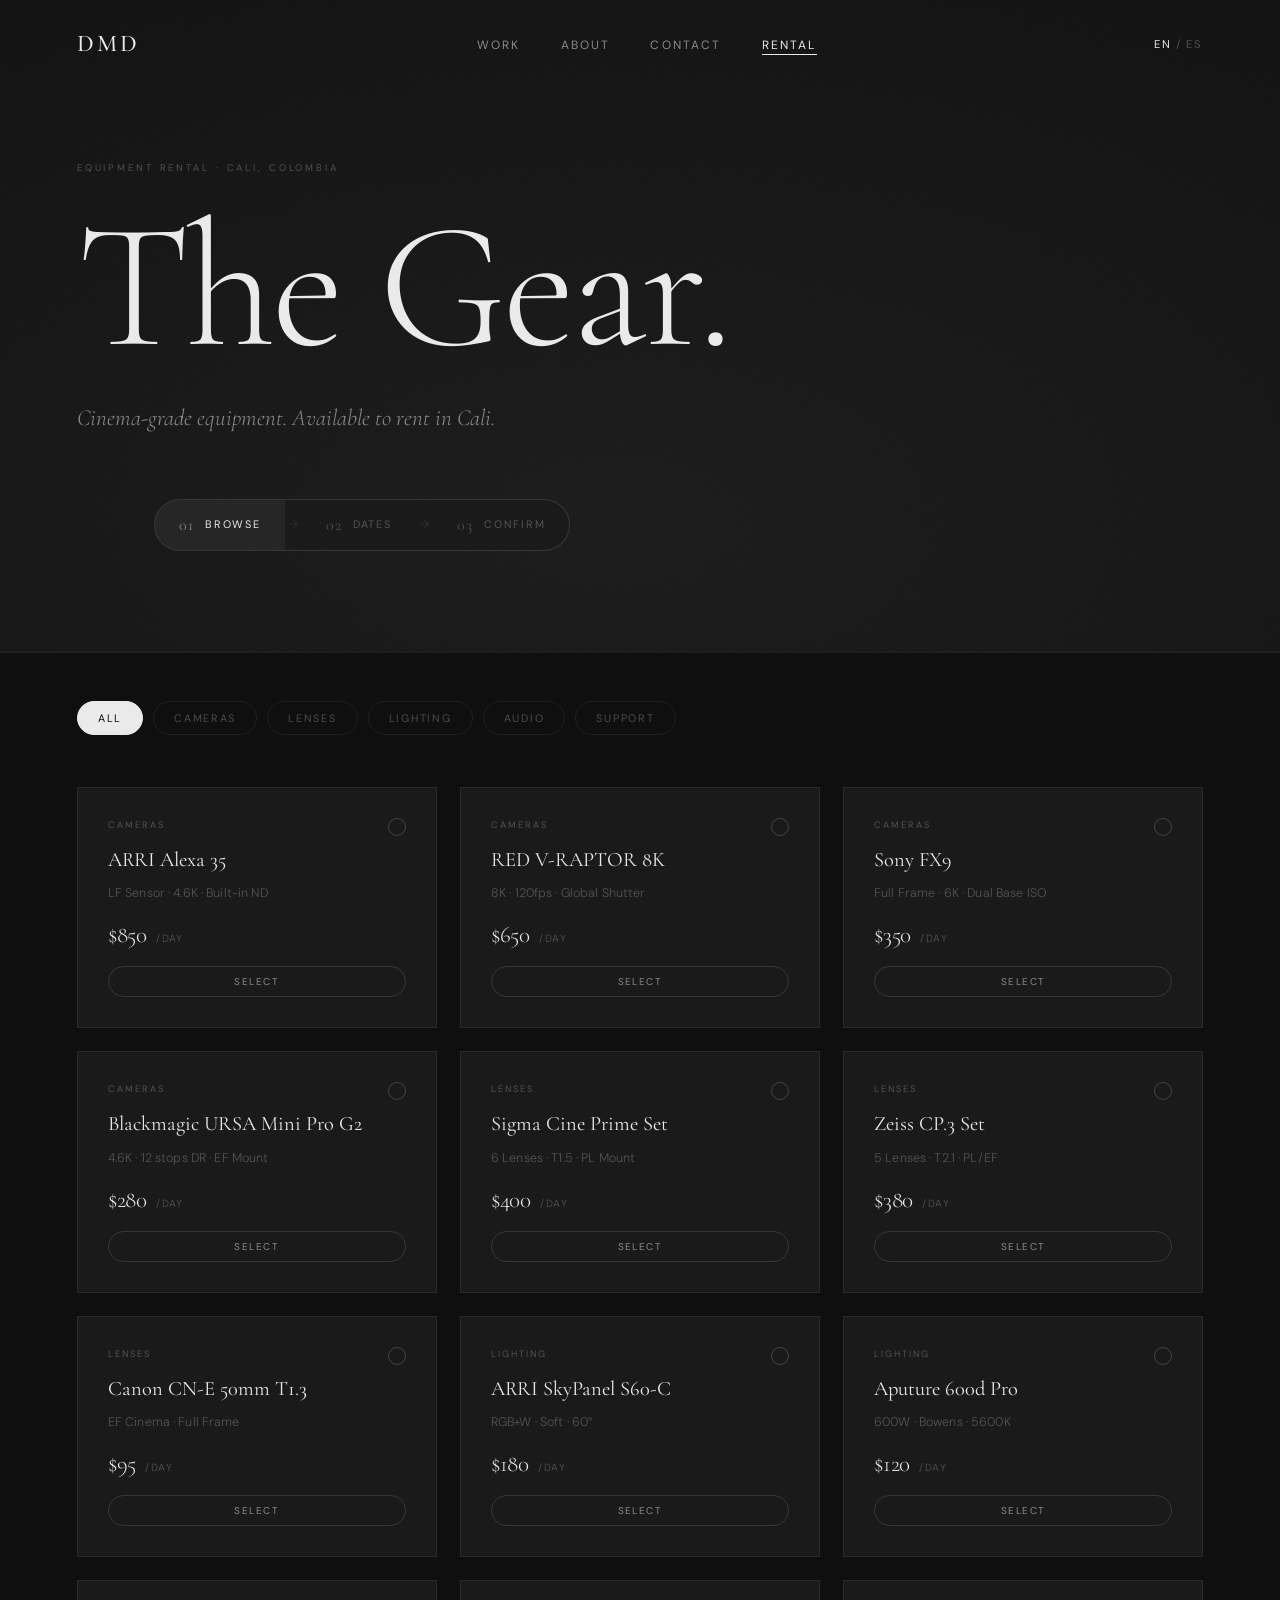
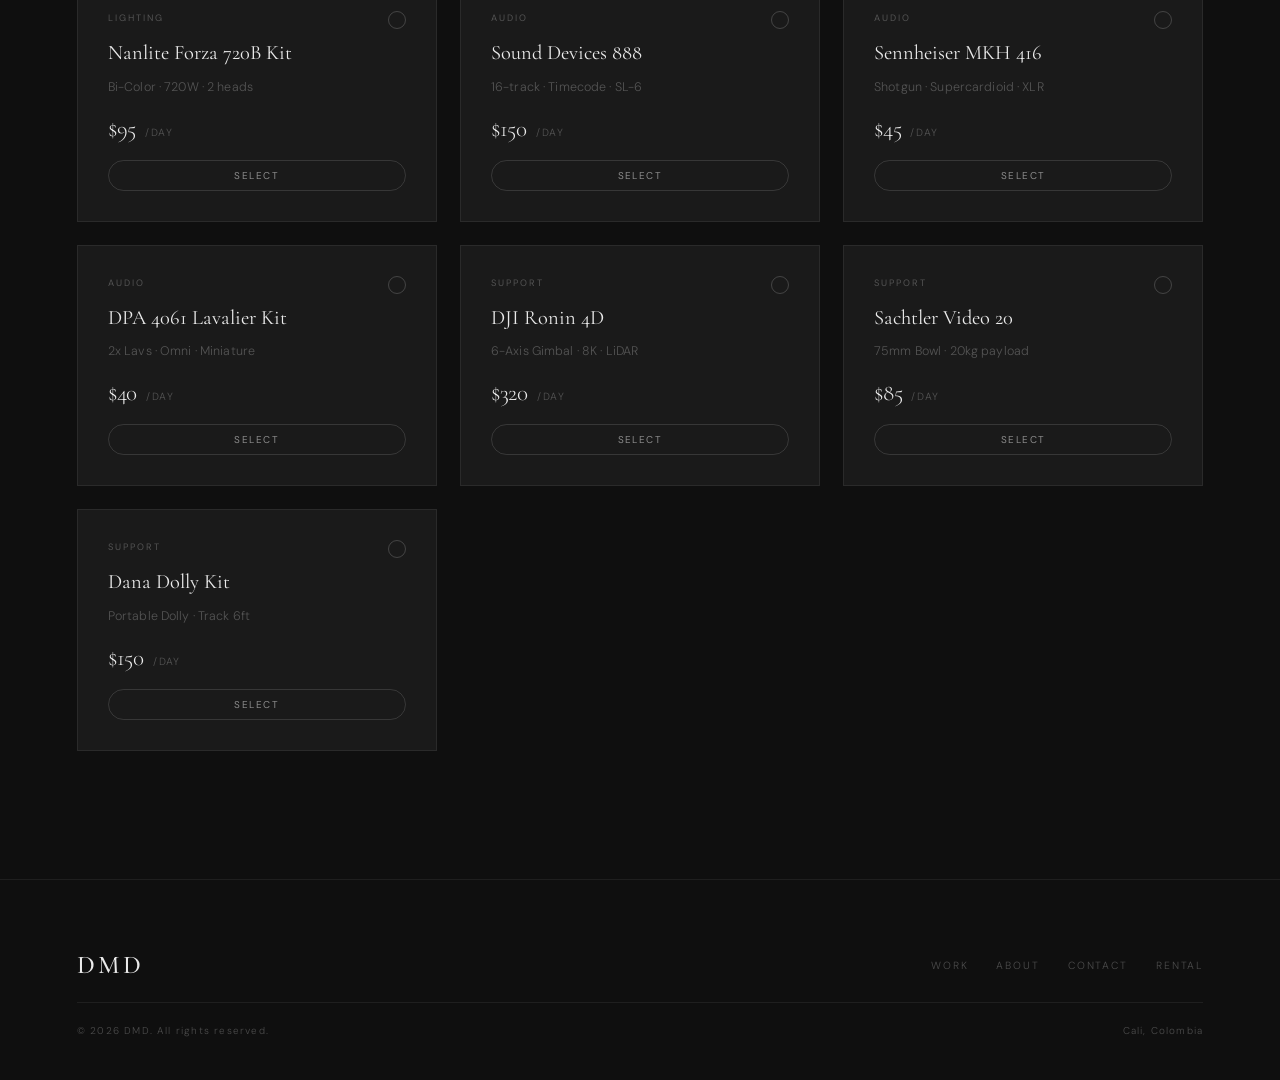
==== rental.html @ 02993983 "feat: Add rental page with Web3Forms integration" ====
<!DOCTYPE html>
<html lang="en" data-lang="en">
<head>
  <meta charset="UTF-8">
  <meta name="viewport" content="width=device-width, initial-scale=1.0">
  <meta name="description" content="DMD — Cinema-grade equipment rental in Cali, Colombia. ARRI, RED, Sony, lighting and audio gear available.">
  <meta name="keywords" content="equipment rental, cinema gear, Cali, Colombia, ARRI, RED, camera rental, lighting rental">
  <meta property="og:title" content="DMD — Equipment Rental">
  <meta property="og:description" content="Cinema-grade equipment rental. Available in Cali, Colombia.">
  <title>DMD — Equipment Rental</title>

  <link rel="preconnect" href="https://fonts.googleapis.com">
  <link rel="preconnect" href="https://fonts.gstatic.com" crossorigin>
  <link href="https://fonts.googleapis.com/css2?family=Cormorant+Garamond:ital,wght@0,300;0,400;0,500;0,600;1,300;1,400;1,500&family=DM+Sans:opsz,wght@9..40,300;9..40,400;9..40,500&display=swap" rel="stylesheet">

  <!-- Web3Forms — no external calendar API needed -->

  <style>
    /* ═══════════════════════════════════════════════════
       DMD — rental.html  (self-contained styles)
       Inherits design tokens from styles.css vocabulary
       ═══════════════════════════════════════════════════ */

    /* ── TOKENS ── */
    :root {
      --bg:          #0f0f0f;
      --bg-2:        #141414;
      --bg-3:        #1a1a1a;
      --text:        #eaeaea;
      --text-mid:    rgba(234,234,234,0.55);
      --text-dim:    rgba(234,234,234,0.28);
      --border:      rgba(234,234,234,0.07);
      --border-mid:  rgba(234,234,234,0.14);
      --accent:      rgba(234,234,234,0.9);
      --card-sel:    rgba(234,234,234,0.12);

      --ff-display: 'Cormorant Garamond', Georgia, serif;
      --ff-body:    'DM Sans', system-ui, sans-serif;

      --radius:  4px;
      --pad-x:   clamp(24px, 6vw, 96px);
      --section: clamp(80px, 10vw, 140px);
      --gap:     clamp(8px, 1.2vw, 16px);
    }

    /* ── RESET ── */
    *, *::before, *::after { box-sizing: border-box; margin: 0; padding: 0; }
    html { font-size: 16px; scroll-behavior: smooth; }
    body {
      background: var(--bg);
      color: var(--text);
      font-family: var(--ff-body);
      font-weight: 300;
      line-height: 1.65;
      overflow-x: hidden;
      cursor: none;
    }
    a { color: inherit; text-decoration: none; }
    button { background: none; border: none; cursor: none; color: inherit; font-family: inherit; }
    ul { list-style: none; }
    img, video { display: block; max-width: 100%; }
    svg { display: block; }
    @media (prefers-reduced-motion: reduce) {
      *, *::before, *::after { animation-duration: 0.01ms !important; transition-duration: 0.01ms !important; }
    }

    /* ── CUSTOM CURSOR ── */
    #cursor-dot {
      position: fixed;
      width: 6px; height: 6px;
      background: var(--text);
      border-radius: 50%;
      pointer-events: none;
      z-index: 9999;
      transform: translate(-50%, -50%);
      opacity: 0;
      transition: opacity .4s ease, transform .1s linear;
      will-change: left, top;
    }
    #cursor-ring {
      position: fixed;
      width: 32px; height: 32px;
      border: 1px solid rgba(234,234,234,0.35);
      border-radius: 50%;
      pointer-events: none;
      z-index: 9998;
      transform: translate(-50%, -50%);
      opacity: 0;
      transition: width .3s ease, height .3s ease, border-color .3s ease, opacity .4s ease;
      will-change: left, top;
    }
    body.cursor-ready #cursor-dot,
    body.cursor-ready #cursor-ring { opacity: 1; }

    /* ── NAV ── */
    #nav {
      position: fixed;
      top: 0; left: 0; right: 0;
      z-index: 900;
      display: flex;
      align-items: center;
      justify-content: space-between;
      padding: 24px var(--pad-x);
      transition: background .5s ease, padding .4s ease;
    }
    #nav.scrolled {
      background: rgba(15,15,15,0.88);
      backdrop-filter: blur(16px);
      -webkit-backdrop-filter: blur(16px);
      padding: 16px var(--pad-x);
      border-bottom: 1px solid var(--border);
    }
    .nav-logo {
      font-family: var(--ff-display);
      font-size: 1.5rem;
      font-weight: 500;
      letter-spacing: 0.12em;
      color: var(--text);
      transition: opacity .3s ease;
    }
    .nav-logo:hover { opacity: 0.7; }
    .nav-links { display: flex; gap: 40px; }
    .nav-links a {
      font-size: 0.75rem;
      font-weight: 400;
      letter-spacing: 0.18em;
      text-transform: uppercase;
      color: var(--text-mid);
      transition: color .3s ease;
      position: relative;
    }
    .nav-links a::after {
      content: '';
      position: absolute;
      bottom: -2px; left: 0;
      width: 0; height: 1px;
      background: var(--text);
      transition: width .3s ease;
    }
    .nav-links a:hover { color: var(--text); }
    .nav-links a:hover::after { width: 100%; }
    .nav-links a.active {
      color: var(--text);
    }
    .nav-links a.active::after { width: 100%; }
    .lang-toggle {
      display: flex; align-items: center; gap: 4px;
      font-size: 0.7rem; font-weight: 400;
      letter-spacing: 0.18em; text-transform: uppercase;
    }
    .lang-opt { color: var(--text-dim); transition: color .25s ease; padding: 2px 0; }
    .lang-opt.active { color: var(--text); }
    .lang-sep { color: var(--text-dim); }
    .lang-toggle:hover .lang-opt { color: var(--text); }

    /* ── HERO STRIP ── */
    #hero-rental {
      padding: 160px var(--pad-x) clamp(64px, 8vw, 100px);
      border-bottom: 1px solid var(--border);
      position: relative;
      overflow: hidden;
    }
    .hero-rental-bg {
      position: absolute; inset: 0; z-index: 0;
      background: radial-gradient(120% 120% at 30% 50%, #1a1a1a 0%, #111 45%, #0d0d0d 100%);
      background-size: 160% 160%;
      animation: heroDrift 18s ease-in-out infinite alternate;
    }
    @keyframes heroDrift {
      from { background-position: 20% 40%; }
      to   { background-position: 80% 60%; }
    }
    .hero-rental-grain {
      position: absolute; inset: 0;
      opacity: 0.04;
      background-image: url("data:image/svg+xml,%3Csvg xmlns='http://www.w3.org/2000/svg' width='120' height='120'%3E%3Cfilter id='n'%3E%3CfeTurbulence type='fractalNoise' baseFrequency='0.9' numOctaves='2'/%3E%3C/filter%3E%3Crect width='100%25' height='100%25' filter='url(%23n)'/%3E%3C/svg%3E");
    }
    .hero-rental-inner {
      position: relative; z-index: 2;
      max-width: 900px;
    }
    .hero-rental-tag {
      display: block;
      font-size: clamp(0.58rem, 0.75vw, 0.68rem);
      font-weight: 400;
      letter-spacing: 0.3em;
      text-transform: uppercase;
      color: var(--text-dim);
      margin-bottom: clamp(18px, 2.5vw, 32px);
    }
    .hero-rental-title {
      font-family: var(--ff-display);
      font-size: clamp(5rem, 14vw, 13rem);
      font-weight: 300;
      line-height: 0.88;
      letter-spacing: -0.02em;
      color: var(--text);
    }
    .hero-rental-title em {
      font-style: italic;
      color: var(--text-mid);
    }
    .hero-rental-sub {
      margin-top: clamp(20px, 3vw, 36px);
      font-family: var(--ff-display);
      font-style: italic;
      font-size: clamp(1.1rem, 1.8vw, 1.6rem);
      font-weight: 300;
      color: var(--text-mid);
      max-width: 580px;
      line-height: 1.45;
    }

    /* ── PROCESS STEPS ── */
    #process-bar {
      padding: 0 var(--pad-x);
      margin: clamp(40px, 5vw, 64px) 0 0;
      position: relative; z-index: 2;
    }
    .process-steps {
      display: flex;
      align-items: center;
      gap: 0;
      background: var(--bg-3);
      border: 1px solid var(--border-mid);
      border-radius: 999px;
      overflow: hidden;
      width: fit-content;
    }
    .step-pill {
      display: flex;
      align-items: center;
      gap: 10px;
      padding: 12px 24px;
      font-size: 0.68rem;
      font-weight: 400;
      letter-spacing: 0.16em;
      text-transform: uppercase;
      color: var(--text-dim);
      transition: color .3s ease, background .3s ease;
      position: relative;
      white-space: nowrap;
    }
    .step-pill .step-num {
      font-family: var(--ff-display);
      font-size: 1rem;
      font-weight: 300;
      color: var(--text-dim);
      transition: color .3s ease;
    }
    .step-pill.active {
      background: rgba(234,234,234,0.06);
      color: var(--text);
    }
    .step-pill.active .step-num { color: var(--text-mid); }
    .step-pill.completed { color: var(--text-dim); }
    .step-pill.completed .step-num { color: var(--text-dim); }
    .step-arrow {
      color: var(--text-dim);
      font-size: 0.75rem;
      padding: 0 4px;
      opacity: 0.4;
    }

    /* ── SECTION WRAPPER ── */
    .rental-section {
      padding: clamp(48px, 6vw, 80px) var(--pad-x);
    }
    .section-tag-r {
      display: block;
      font-size: 0.62rem;
      font-weight: 400;
      letter-spacing: 0.28em;
      text-transform: uppercase;
      color: var(--text-dim);
      margin-bottom: 20px;
    }
    .section-title-r {
      font-family: var(--ff-display);
      font-size: clamp(1.8rem, 3.5vw, 3.5rem);
      font-weight: 300;
      line-height: 1.1;
      letter-spacing: -0.01em;
      margin-bottom: 36px;
    }

    /* ── CATEGORY FILTER BAR ── */
    #filter-section {
      padding: clamp(32px, 4vw, 48px) var(--pad-x) 0;
      border-top: 1px solid var(--border);
    }
    .cat-filters {
      display: flex;
      flex-wrap: wrap;
      gap: 10px;
      align-items: center;
    }
    .cat-btn {
      font-size: 0.68rem;
      font-weight: 400;
      letter-spacing: 0.16em;
      text-transform: uppercase;
      color: var(--text-dim);
      padding: 9px 20px;
      border: 1px solid var(--border);
      border-radius: 999px;
      transition: color .3s ease, border-color .3s ease, background .3s ease;
    }
    .cat-btn:hover { color: var(--text-mid); border-color: var(--border-mid); }
    .cat-btn.active {
      color: var(--bg);
      background: var(--text);
      border-color: var(--text);
    }

    /* ── EQUIPMENT GRID ── */
    #gear-section {
      padding: clamp(32px, 4vw, 52px) var(--pad-x) clamp(80px, 10vw, 140px);
    }
    .gear-grid {
      display: grid;
      grid-template-columns: repeat(3, 1fr);
      gap: clamp(12px, 1.8vw, 24px);
    }

    /* GEAR CARD */
    .gear-card {
      background: var(--bg-3);
      border: 1px solid #2a2a2a;
      padding: clamp(20px, 2.5vw, 30px);
      display: flex;
      flex-direction: column;
      gap: 12px;
      transition: border-color .3s ease, box-shadow .3s ease, transform .3s ease, opacity .4s ease;
      position: relative;
      overflow: hidden;
    }
    .gear-card::before {
      content: '';
      position: absolute; inset: 0;
      background: radial-gradient(120% 80% at 50% 0%, rgba(234,234,234,0.025) 0%, transparent 70%);
      opacity: 0;
      transition: opacity .4s ease;
      pointer-events: none;
    }
    .gear-card:hover::before { opacity: 1; }
    .gear-card.selected {
      border-color: rgba(234,234,234,0.35);
      box-shadow: 0 0 0 1px rgba(234,234,234,0.15), 0 12px 40px rgba(0,0,0,0.5);
    }
    .gear-card.hidden {
      opacity: 0;
      pointer-events: none;
      position: absolute;
      visibility: hidden;
    }
    .gear-card-top {
      display: flex;
      align-items: flex-start;
      justify-content: space-between;
      gap: 12px;
    }
    .gear-cat-tag {
      font-size: 0.58rem;
      font-weight: 400;
      letter-spacing: 0.22em;
      text-transform: uppercase;
      color: var(--text-dim);
      font-variant: small-caps;
    }
    .gear-check {
      width: 18px; height: 18px;
      border: 1px solid rgba(234,234,234,0.2);
      border-radius: 50%;
      display: flex;
      align-items: center;
      justify-content: center;
      flex-shrink: 0;
      transition: background .3s ease, border-color .3s ease;
    }
    .gear-card.selected .gear-check {
      background: var(--text);
      border-color: var(--text);
    }
    .gear-check svg { opacity: 0; transition: opacity .2s ease; }
    .gear-card.selected .gear-check svg { opacity: 1; }
    .gear-name {
      font-family: var(--ff-display);
      font-size: clamp(1.15rem, 1.6vw, 1.55rem);
      font-weight: 400;
      line-height: 1.2;
      color: var(--text);
    }
    .gear-specs {
      font-size: 0.78rem;
      color: var(--text-dim);
      line-height: 1.6;
      font-weight: 300;
      letter-spacing: 0.01em;
    }
    .gear-footer {
      display: flex;
      align-items: center;
      justify-content: space-between;
      margin-top: 8px;
      padding-top: 14px;
      border-top: 1px solid var(--border);
    }
    .gear-price {
      font-family: var(--ff-display);
      font-size: clamp(1.2rem, 1.8vw, 1.65rem);
      font-weight: 300;
      color: var(--text);
      letter-spacing: -0.01em;
    }
    .gear-price span {
      font-family: var(--ff-body);
      font-size: 0.65rem;
      font-weight: 300;
      color: var(--text-dim);
      letter-spacing: 0.12em;
      text-transform: uppercase;
      margin-left: 4px;
    }
    .gear-select-btn {
      font-size: 0.62rem;
      font-weight: 400;
      letter-spacing: 0.15em;
      text-transform: uppercase;
      padding: 8px 16px;
      border: 1px solid var(--border-mid);
      border-radius: 999px;
      color: var(--text-mid);
      transition: background .3s ease, color .3s ease, border-color .3s ease;
      cursor: none;
    }
    .gear-card.selected .gear-select-btn {
      background: var(--text);
      color: var(--bg);
      border-color: var(--text);
    }
    .gear-select-btn:hover { border-color: var(--text-mid); color: var(--text); }
    .gear-card.selected .gear-select-btn:hover {
      background: #fff;
      color: var(--bg);
    }

    /* ── FLOATING SELECTION BAR ── */
    #selection-bar {
      position: fixed;
      bottom: 32px;
      left: 50%;
      transform: translateX(-50%) translateY(120px);
      z-index: 800;
      background: var(--bg-3);
      border: 1px solid var(--border-mid);
      border-radius: 999px;
      padding: 14px 14px 14px 24px;
      display: flex;
      align-items: center;
      gap: 20px;
      backdrop-filter: blur(20px);
      -webkit-backdrop-filter: blur(20px);
      box-shadow: 0 20px 60px rgba(0,0,0,0.7), 0 0 0 1px rgba(234,234,234,0.05);
      transition: transform .45s cubic-bezier(.34,1.56,.64,1), opacity .35s ease;
      white-space: nowrap;
      opacity: 0;
    }
    #selection-bar.visible {
      transform: translateX(-50%) translateY(0);
      opacity: 1;
    }
    .sel-bar-info {
      font-size: 0.78rem;
      font-weight: 300;
      color: var(--text-mid);
      letter-spacing: 0.02em;
    }
    .sel-bar-info strong {
      color: var(--text);
      font-weight: 400;
    }
    .sel-bar-btn {
      background: var(--text);
      color: var(--bg);
      font-family: var(--ff-body);
      font-size: 0.68rem;
      font-weight: 500;
      letter-spacing: 0.14em;
      text-transform: uppercase;
      padding: 11px 22px;
      border-radius: 999px;
      transition: background .25s ease, transform .2s ease;
      cursor: none;
    }
    .sel-bar-btn:hover {
      background: #fff;
      transform: scale(1.02);
    }
    .sel-bar-clear {
      font-size: 0.6rem;
      letter-spacing: 0.12em;
      text-transform: uppercase;
      color: var(--text-dim);
      padding: 4px 8px;
      transition: color .25s ease;
      cursor: none;
    }
    .sel-bar-clear:hover { color: var(--text-mid); }

    /* ── DATE PICKER PANEL ── */
    #date-panel {
      position: fixed;
      top: 0; right: 0;
      width: min(480px, 100vw);
      height: 100vh;
      height: 100dvh;
      background: var(--bg-2);
      border-left: 1px solid var(--border-mid);
      z-index: 9000;
      transform: translateX(100%);
      transition: transform .48s cubic-bezier(.25,.46,.45,.94);
      display: flex;
      flex-direction: column;
      overflow-y: auto;
    }
    #date-panel.open {
      transform: translateX(0);
    }
    .date-panel-inner {
      padding: clamp(28px, 4vw, 48px);
      display: flex;
      flex-direction: column;
      gap: 28px;
      flex: 1;
    }
    .date-panel-close {
      position: absolute; top: 20px; right: 20px;
      width: 40px; height: 40px;
      display: flex; align-items: center; justify-content: center;
      color: var(--text-mid); transition: color .3s ease;
    }
    .date-panel-close:hover { color: var(--text); }
    .date-panel-head { margin-top: 20px; }
    .date-panel-tag {
      display: block;
      font-size: 0.6rem;
      letter-spacing: 0.28em;
      text-transform: uppercase;
      color: var(--text-dim);
      margin-bottom: 10px;
    }
    .date-panel-title {
      font-family: var(--ff-display);
      font-size: clamp(1.6rem, 2.8vw, 2.4rem);
      font-weight: 300;
      line-height: 1.1;
      color: var(--text);
    }
    .date-panel-title em { font-style: italic; color: var(--text-mid); }

    /* Date inputs */
    .date-inputs { display: flex; flex-direction: column; gap: 16px; }
    .date-field { display: flex; flex-direction: column; gap: 8px; }
    .date-field label {
      font-size: 0.6rem;
      font-weight: 400;
      letter-spacing: 0.2em;
      text-transform: uppercase;
      color: var(--text-dim);
    }
    .date-field input[type="date"] {
      width: 100%;
      background: var(--bg-3);
      border: 1px solid var(--border-mid);
      color: var(--text);
      font-family: var(--ff-body);
      font-size: 0.9rem;
      font-weight: 300;
      padding: 12px 14px;
      border-radius: var(--radius);
      transition: border-color .3s ease;
      cursor: none;
      color-scheme: dark;
    }
    .date-field input[type="date"]:focus {
      outline: none;
      border-color: var(--text-mid);
    }

    /* Date summary */
    .date-summary {
      background: var(--bg-3);
      border: 1px solid var(--border);
      padding: 18px 20px;
      border-radius: var(--radius);
      display: flex;
      flex-direction: column;
      gap: 10px;
    }
    .date-summary-row {
      display: flex;
      justify-content: space-between;
      align-items: baseline;
    }
    .date-summary-label {
      font-size: 0.65rem;
      letter-spacing: 0.15em;
      text-transform: uppercase;
      color: var(--text-dim);
      font-weight: 300;
    }
    .date-summary-val {
      font-family: var(--ff-display);
      font-size: 1.1rem;
      font-weight: 300;
      color: var(--text);
    }
    .date-summary-total-row {
      padding-top: 10px;
      border-top: 1px solid var(--border);
      margin-top: 4px;
    }
    .date-summary-total-label {
      font-size: 0.65rem;
      letter-spacing: 0.18em;
      text-transform: uppercase;
      color: var(--text-mid);
      font-weight: 400;
    }
    .date-summary-total-val {
      font-family: var(--ff-display);
      font-size: 1.6rem;
      font-weight: 300;
      color: var(--text);
    }

    /* Selected items list in date panel */
    .selected-list {
      display: flex;
      flex-direction: column;
      gap: 8px;
    }
    .selected-list-title {
      font-size: 0.6rem;
      letter-spacing: 0.22em;
      text-transform: uppercase;
      color: var(--text-dim);
      margin-bottom: 4px;
    }
    .selected-list-item {
      display: flex;
      align-items: center;
      justify-content: space-between;
      padding: 10px 14px;
      background: var(--bg-3);
      border: 1px solid var(--border);
      border-radius: var(--radius);
      font-size: 0.82rem;
      color: var(--text-mid);
    }
    .selected-list-item-name { font-weight: 300; }
    .selected-list-item-price { font-family: var(--ff-display); color: var(--text); }

    .date-panel-cta {
      display: flex;
      flex-direction: column;
      gap: 12px;
      margin-top: auto;
      padding-top: 16px;
    }
    .btn-panel-primary {
      display: block;
      width: 100%;
      text-align: center;
      background: var(--text);
      color: var(--bg);
      font-family: var(--ff-body);
      font-size: 0.75rem;
      font-weight: 500;
      letter-spacing: 0.18em;
      text-transform: uppercase;
      padding: 16px;
      border-radius: var(--radius);
      transition: background .3s ease, transform .2s ease;
      cursor: none;
    }
    .btn-panel-primary:hover { background: #fff; transform: translateY(-1px); }
    .btn-panel-primary:disabled {
      opacity: 0.4;
      cursor: not-allowed;
      transform: none;
    }
    .date-error {
      font-size: 0.72rem;
      color: #e0a0a0;
      letter-spacing: 0.02em;
      min-height: 1.1em;
    }

    /* Panel backdrop */
    #panel-backdrop {
      position: fixed; inset: 0;
      z-index: 8999;
      background: rgba(0,0,0,0);
      pointer-events: none;
      transition: background .4s ease;
    }
    #panel-backdrop.active {
      background: rgba(0,0,0,0.6);
      pointer-events: all;
      backdrop-filter: blur(4px);
      -webkit-backdrop-filter: blur(4px);
    }

    /* ── CONFIRM MODAL ── */
    #confirm-modal {
      position: fixed; inset: 0;
      z-index: 9800;
      background: rgba(10,10,10,0.97);
      display: flex;
      align-items: center;
      justify-content: center;
      padding: 24px;
      opacity: 0;
      pointer-events: none;
      transition: opacity .4s ease;
      backdrop-filter: blur(8px);
      -webkit-backdrop-filter: blur(8px);
      overflow-y: auto;
    }
    #confirm-modal.open {
      opacity: 1;
      pointer-events: all;
    }
    .confirm-inner {
      position: relative;
      width: min(680px, 94vw);
      background: var(--bg-2);
      border: 1px solid var(--border-mid);
      padding: clamp(32px, 5vw, 56px);
      transform: translateY(24px);
      transition: transform .4s cubic-bezier(.25,.46,.45,.94);
      max-height: 90vh;
      overflow-y: auto;
    }
    #confirm-modal.open .confirm-inner { transform: translateY(0); }
    .confirm-close {
      position: absolute; top: 18px; right: 18px;
      width: 40px; height: 40px;
      display: flex; align-items: center; justify-content: center;
      color: var(--text-mid); transition: color .3s ease;
    }
    .confirm-close:hover { color: var(--text); }
    .confirm-tag {
      font-size: 0.6rem;
      letter-spacing: 0.28em;
      text-transform: uppercase;
      color: var(--text-dim);
      display: block;
      margin-bottom: 12px;
    }
    .confirm-title {
      font-family: var(--ff-display);
      font-size: clamp(1.5rem, 3vw, 2.8rem);
      font-weight: 300;
      line-height: 1.1;
      margin-bottom: 28px;
    }

    /* Order summary */
    .order-summary {
      background: var(--bg-3);
      border: 1px solid var(--border);
      padding: 18px 20px;
      border-radius: var(--radius);
      margin-bottom: 24px;
    }
    .order-summary-title {
      font-size: 0.6rem;
      letter-spacing: 0.22em;
      text-transform: uppercase;
      color: var(--text-dim);
      margin-bottom: 14px;
    }
    .order-items-list {
      display: flex;
      flex-direction: column;
      gap: 8px;
      margin-bottom: 14px;
    }
    .order-item-row {
      display: flex;
      justify-content: space-between;
      font-size: 0.85rem;
      color: var(--text-mid);
    }
    .order-item-price { font-family: var(--ff-display); color: var(--text); }
    .order-dates-row {
      display: flex;
      justify-content: space-between;
      font-size: 0.78rem;
      color: var(--text-dim);
      padding-top: 10px;
      border-top: 1px solid var(--border);
    }
    .order-total-row {
      display: flex;
      justify-content: space-between;
      align-items: baseline;
      padding-top: 10px;
      border-top: 1px solid var(--border-mid);
      margin-top: 4px;
    }
    .order-total-label {
      font-size: 0.65rem;
      letter-spacing: 0.18em;
      text-transform: uppercase;
      color: var(--text-mid);
    }
    .order-total-val {
      font-family: var(--ff-display);
      font-size: 1.8rem;
      font-weight: 300;
      color: var(--text);
    }

    /* Confirm form inputs */
    .confirm-form { display: flex; flex-direction: column; gap: 16px; margin-bottom: 24px; }
    .confirm-field { display: flex; flex-direction: column; gap: 7px; }
    .confirm-field label {
      font-size: 0.6rem;
      letter-spacing: 0.2em;
      text-transform: uppercase;
      color: var(--text-dim);
    }
    .confirm-field input {
      width: 100%;
      background: var(--bg-3);
      border: 1px solid var(--border-mid);
      color: var(--text);
      font-family: var(--ff-body);
      font-size: 0.9rem;
      font-weight: 300;
      padding: 12px 14px;
      border-radius: var(--radius);
      transition: border-color .3s ease;
      cursor: text;
    }
    .confirm-field input:focus { outline: none; border-color: var(--text-mid); }

    .btn-confirm-cta {
      display: flex;
      align-items: center;
      justify-content: center;
      gap: 10px;
      width: 100%;
      background: var(--text);
      color: var(--bg);
      font-family: var(--ff-body);
      font-size: 0.75rem;
      font-weight: 500;
      letter-spacing: 0.15em;
      text-transform: uppercase;
      padding: 18px 24px;
      border-radius: var(--radius);
      transition: background .3s ease, transform .2s ease;
      cursor: none;
      border: none;
    }
    .btn-confirm-cta:hover { background: #fff; transform: translateY(-1px); }
    .btn-confirm-cta:disabled {
      opacity: 0.5;
      cursor: not-allowed;
      transform: none;
    }
    .btn-confirm-cta svg { flex-shrink: 0; }
    .confirm-note {
      margin-top: 14px;
      font-size: 0.72rem;
      color: var(--text-dim);
      text-align: center;
      line-height: 1.6;
      letter-spacing: 0.01em;
    }
    .confirm-error {
      font-size: 0.75rem;
      color: #e0a0a0;
      text-align: center;
      min-height: 1.1em;
      margin-top: 8px;
    }

    /* Loading spinner */
    .btn-spinner {
      width: 16px; height: 16px;
      border: 1.5px solid rgba(15,15,15,0.3);
      border-top-color: var(--bg);
      border-radius: 50%;
      animation: spin .7s linear infinite;
      display: none;
    }
    .btn-confirm-cta.loading .btn-spinner { display: block; }
    .btn-confirm-cta.loading .btn-label { opacity: 0.6; }
    @keyframes spin { to { transform: rotate(360deg); } }

    /* ── SUCCESS SCREEN ── */
    .success-screen {
      display: none;
      flex-direction: column;
      align-items: center;
      text-align: center;
      padding: 20px 0;
      gap: 20px;
    }
    .success-screen.visible { display: flex; }
    .success-check {
      width: 72px; height: 72px;
      border: 1px solid rgba(234,234,234,0.2);
      border-radius: 50%;
      display: flex;
      align-items: center;
      justify-content: center;
      margin-bottom: 8px;
    }
    .success-check svg {
      width: 32px; height: 32px;
      stroke: var(--text);
      stroke-width: 1.5;
      fill: none;
    }
    .success-title {
      font-family: var(--ff-display);
      font-size: clamp(1.8rem, 3vw, 2.8rem);
      font-weight: 300;
      color: var(--text);
    }
    .success-desc {
      font-size: 0.9rem;
      color: var(--text-mid);
      line-height: 1.7;
      max-width: 44ch;
    }
    .success-back {
      margin-top: 12px;
      font-size: 0.72rem;
      letter-spacing: 0.18em;
      text-transform: uppercase;
      color: var(--text-mid);
      border-bottom: 1px solid var(--border-mid);
      padding-bottom: 3px;
      transition: color .3s ease, border-color .3s ease;
      cursor: none;
    }
    .success-back:hover { color: var(--text); border-color: var(--text); }

    /* ── FOOTER ── */
    #rental-footer {
      padding: clamp(40px, 5vw, 64px) var(--pad-x) clamp(28px, 3.5vw, 40px);
      border-top: 1px solid var(--border);
    }
    .rental-footer-inner {
      display: flex;
      align-items: center;
      justify-content: space-between;
      gap: 24px;
      flex-wrap: wrap;
    }
    .footer-logo-r {
      font-family: var(--ff-display);
      font-size: 1.6rem;
      font-weight: 500;
      letter-spacing: 0.12em;
      color: var(--text);
    }
    .footer-links-r {
      display: flex;
      gap: 28px;
    }
    .footer-links-r a {
      font-size: 0.65rem;
      letter-spacing: 0.18em;
      text-transform: uppercase;
      color: var(--text-dim);
      transition: color .3s ease;
    }
    .footer-links-r a:hover { color: var(--text); }
    .footer-copy-r {
      font-size: 0.62rem;
      letter-spacing: 0.12em;
      color: var(--text-dim);
      width: 100%;
      margin-top: 16px;
      padding-top: 20px;
      border-top: 1px solid var(--border);
      display: flex;
      justify-content: space-between;
    }

    /* ── REVEAL ANIMATIONS ── */
    .r-reveal {
      opacity: 0;
      transform: translateY(28px);
      transition: opacity .8s cubic-bezier(.33,1,.68,1), transform .8s cubic-bezier(.33,1,.68,1);
    }
    .r-reveal.visible { opacity: 1; transform: translateY(0); }

    /* ── RESPONSIVE ── */
    @media (max-width: 1024px) {
      .gear-grid { grid-template-columns: repeat(2, 1fr); }
    }
    @media (max-width: 768px) {
      body { cursor: auto; }
      #cursor-dot, #cursor-ring { display: none; }
      button, input { cursor: pointer; }
      input { cursor: text; }
      .nav-links { display: none; }
      #nav { padding: 18px var(--pad-x); }
      .hero-rental-title { font-size: clamp(3.5rem, 18vw, 8rem); }
      .gear-grid { grid-template-columns: repeat(2, 1fr); gap: 12px; }
      .process-steps { flex-wrap: nowrap; overflow-x: auto; border-radius: 12px; }
      .sel-bar-info { font-size: 0.7rem; }
    }
    @media (max-width: 540px) {
      .gear-grid { grid-template-columns: 1fr; }
      #selection-bar { width: calc(100vw - 32px); border-radius: 16px; padding: 12px 12px 12px 18px; }
      .confirm-inner { padding: 28px 20px; }
      .rental-footer-inner { flex-direction: column; align-items: flex-start; gap: 16px; }
      .footer-copy-r { flex-direction: column; gap: 4px; }
    }

    /* Language transition */
    [data-i18n] { transition: opacity .25s ease; }
    body.lang-swapping [data-i18n] { opacity: 0; }
  </style>
</head>
<body>

  <!-- Custom cursor -->
  <div id="cursor-dot" aria-hidden="true"></div>
  <div id="cursor-ring" aria-hidden="true"></div>

  <!-- Panel backdrop -->
  <div id="panel-backdrop" aria-hidden="true"></div>

  <!-- ═══ NAVIGATION ═══ -->
  <nav id="nav" role="navigation" aria-label="Main navigation">
    <a href="index.html" class="nav-logo" aria-label="DMD Home">DMD</a>
    <ul class="nav-links" role="list">
      <li><a href="index.html#portfolio" data-i18n="nav_work">Work</a></li>
      <li><a href="index.html#about" data-i18n="nav_about">About</a></li>
      <li><a href="index.html#contact" data-i18n="nav_contact">Contact</a></li>
      <li><a href="rental.html" class="active" data-i18n="nav_rental">Rental</a></li>
    </ul>
    <button class="lang-toggle" id="lang-toggle" aria-label="Toggle language EN/ES">
      <span class="lang-opt lang-en">EN</span>
      <span class="lang-sep">/</span>
      <span class="lang-opt lang-es">ES</span>
    </button>
  </nav>

  <!-- ═══ HERO STRIP ═══ -->
  <section id="hero-rental" aria-label="Rental hero">
    <div class="hero-rental-bg" aria-hidden="true"></div>
    <div class="hero-rental-grain" aria-hidden="true"></div>
    <div class="hero-rental-inner">
      <span class="hero-rental-tag r-reveal" data-i18n="rental_tag">Equipment Rental · Cali, Colombia</span>
      <h1 class="hero-rental-title r-reveal" style="transition-delay:80ms" data-i18n="rental_hero_title">The Gear.</h1>
      <p class="hero-rental-sub r-reveal" style="transition-delay:160ms" data-i18n="rental_hero_sub">Cinema-grade equipment. Available to rent in Cali.</p>
    </div>

    <!-- Process steps -->
    <div id="process-bar" class="r-reveal" style="transition-delay:240ms" aria-label="Rental steps">
      <div class="process-steps" role="list">
        <div class="step-pill active" id="step-1" role="listitem">
          <span class="step-num">01</span>
          <span data-i18n="step_browse">Browse</span>
        </div>
        <span class="step-arrow" aria-hidden="true">→</span>
        <div class="step-pill" id="step-2" role="listitem">
          <span class="step-num">02</span>
          <span data-i18n="step_dates">Dates</span>
        </div>
        <span class="step-arrow" aria-hidden="true">→</span>
        <div class="step-pill" id="step-3" role="listitem">
          <span class="step-num">03</span>
          <span data-i18n="step_confirm">Confirm</span>
        </div>
      </div>
    </div>
  </section>

  <!-- ═══ CATEGORY FILTER BAR ═══ -->
  <div id="filter-section" aria-label="Filter equipment by category">
    <div class="cat-filters r-reveal" role="group" aria-label="Category filters">
      <button class="cat-btn active" data-cat="all" data-i18n="cat_all">All</button>
      <button class="cat-btn" data-cat="cameras" data-i18n="cat_cameras">Cameras</button>
      <button class="cat-btn" data-cat="lenses" data-i18n="cat_lenses">Lenses</button>
      <button class="cat-btn" data-cat="lighting" data-i18n="cat_lighting">Lighting</button>
      <button class="cat-btn" data-cat="audio" data-i18n="cat_audio">Audio</button>
      <button class="cat-btn" data-cat="support" data-i18n="cat_support">Support</button>
    </div>
  </div>

  <!-- ═══ EQUIPMENT GRID ═══ -->
  <section id="gear-section" aria-label="Equipment catalog">
    <div class="gear-grid" id="gear-grid" role="list">
      <!-- Cards injected by JS -->
    </div>
  </section>

  <!-- ═══ FLOATING SELECTION BAR ═══ -->
  <div id="selection-bar" role="status" aria-live="polite" aria-label="Selection summary">
    <div class="sel-bar-info">
      <strong id="sel-count">0</strong>&thinsp;<span data-i18n="sel_items">items selected</span>
      &nbsp;·&nbsp; Est. <strong>$<span id="sel-total">0</span></strong><span style="font-size:0.65rem;color:var(--text-dim);letter-spacing:0.1em">/day</span>
    </div>
    <button class="sel-bar-clear" id="sel-clear" data-i18n="sel_clear" aria-label="Clear selection">Clear</button>
    <button class="sel-bar-btn" id="pick-dates-btn" data-i18n="sel_pick_dates" aria-label="Pick rental dates">Pick Dates →</button>
  </div>

  <!-- ═══ DATE PICKER PANEL ═══ -->
  <aside id="date-panel" role="dialog" aria-modal="true" aria-label="Select rental dates" aria-hidden="true">
    <button class="date-panel-close" id="date-panel-close" aria-label="Close date panel">
      <svg viewBox="0 0 24 24" width="20" height="20" aria-hidden="true">
        <line x1="4" y1="4" x2="20" y2="20" stroke="currentColor" stroke-width="1.5"/>
        <line x1="20" y1="4" x2="4" y2="20" stroke="currentColor" stroke-width="1.5"/>
      </svg>
    </button>

    <div class="date-panel-inner">
      <div class="date-panel-head">
        <span class="date-panel-tag" data-i18n="dates_tag">Step 02 — Rental Period</span>
        <h2 class="date-panel-title" data-i18n="dates_title">Select <em>Rental Dates</em></h2>
      </div>

      <!-- Selected items recap -->
      <div class="selected-list" id="panel-items-list" aria-label="Selected items">
        <p class="selected-list-title" data-i18n="panel_your_items">Your Selection</p>
        <!-- populated by JS -->
      </div>

      <!-- Date inputs -->
      <div class="date-inputs">
        <div class="date-field">
          <label for="start-date" data-i18n="dates_start">Start Date</label>
          <input type="date" id="start-date" name="start-date" aria-label="Start date" min="">
        </div>
        <div class="date-field">
          <label for="end-date" data-i18n="dates_end">End Date</label>
          <input type="date" id="end-date" name="end-date" aria-label="End date" min="">
        </div>
        <p class="date-error" id="date-error" role="alert" aria-live="polite"></p>
      </div>

      <!-- Cost summary -->
      <div class="date-summary" id="date-summary" aria-label="Cost breakdown">
        <div class="date-summary-row">
          <span class="date-summary-label" data-i18n="summary_gear_day">Gear / day</span>
          <span class="date-summary-val">$<span id="sum-per-day">0</span></span>
        </div>
        <div class="date-summary-row">
          <span class="date-summary-label" data-i18n="summary_days">Days</span>
          <span class="date-summary-val" id="sum-days">—</span>
        </div>
        <div class="date-summary-row date-summary-total-row">
          <span class="date-summary-total-label" data-i18n="summary_total">Total Estimate</span>
          <span class="date-summary-total-val">$<span id="sum-total">0</span></span>
        </div>
      </div>

      <!-- CTA -->
      <div class="date-panel-cta">
        <button class="btn-panel-primary" id="review-btn" data-i18n="dates_cta" aria-label="Review rental">Review Rental →</button>
      </div>
    </div>
  </aside>

  <!-- ═══ CONFIRM MODAL ═══ -->
  <div id="confirm-modal" role="dialog" aria-modal="true" aria-label="Confirm rental" aria-hidden="true">
    <div class="confirm-inner">
      <button class="confirm-close" id="confirm-close" aria-label="Close">
        <svg viewBox="0 0 24 24" width="20" height="20" aria-hidden="true">
          <line x1="4" y1="4" x2="20" y2="20" stroke="currentColor" stroke-width="1.5"/>
          <line x1="20" y1="4" x2="4" y2="20" stroke="currentColor" stroke-width="1.5"/>
        </svg>
      </button>

      <!-- Booking form view -->
      <div id="confirm-form-view">
        <span class="confirm-tag" data-i18n="confirm_tag">Step 03 — Confirm Rental</span>
        <h2 class="confirm-title" data-i18n="confirm_title">Review &amp; Confirm</h2>

        <!-- Order summary -->
        <div class="order-summary" id="order-summary" aria-label="Order summary">
          <p class="order-summary-title" data-i18n="confirm_summary">Rental Summary</p>
          <div class="order-items-list" id="order-items-list"></div>
          <div class="order-dates-row">
            <span class="date-summary-label" data-i18n="confirm_dates">Dates</span>
            <span style="font-size:0.82rem;color:var(--text-mid)" id="order-dates">—</span>
          </div>
          <div class="order-total-row">
            <span class="order-total-label" data-i18n="confirm_total">Total Estimate</span>
            <span class="order-total-val">$<span id="order-total">0</span></span>
          </div>
        </div>

        <!-- Client details form -->
        <div class="confirm-form" id="confirm-form">
          <div class="confirm-field">
            <label for="client-name" data-i18n="confirm_name">Your Name</label>
            <input type="text" id="client-name" name="name" autocomplete="name" required placeholder="e.g. Sofia Morales">
          </div>
          <div class="confirm-field">
            <label for="client-email" data-i18n="confirm_email">Your Email</label>
            <input type="email" id="client-email" name="email" autocomplete="email" required placeholder="e.g. sofia@studio.com">
          </div>
        </div>

        <button class="btn-confirm-cta" id="confirm-calendar-btn" type="button" aria-label="Send rental request">
          <div class="btn-spinner" aria-hidden="true"></div>
          <svg width="16" height="16" viewBox="0 0 24 24" fill="none" stroke="currentColor" stroke-width="1.5" aria-hidden="true">
            <line x1="22" y1="2" x2="11" y2="13"/>
            <polygon points="22 2 15 22 11 13 2 9 22 2"/>
          </svg>
          <span class="btn-label" data-i18n="confirm_cta">Send Rental Request</span>
        </button>
        <p class="confirm-note" data-i18n="confirm_note">We'll review your request and confirm availability within 24 hours.</p>
        <p class="confirm-error" id="confirm-error" role="alert" aria-live="polite"></p>
      </div>

      <!-- Success view -->
      <div class="success-screen" id="success-screen" aria-label="Rental confirmed">
        <div class="success-check" aria-hidden="true">
          <svg viewBox="0 0 32 32">
            <polyline points="6 16 13 23 26 9" stroke-linecap="round" stroke-linejoin="round"/>
          </svg>
        </div>
        <h2 class="success-title" data-i18n="success_title">Request Sent!</h2>
        <p class="success-desc" data-i18n="success_desc">We'll confirm availability within 24 hours. Keep an eye on your inbox.</p>
        <button class="success-back" id="success-back" data-i18n="success_back">← Back to Gear</button>
      </div>
    </div>
  </div>

  <!-- ═══ FOOTER ═══ -->
  <footer id="rental-footer" aria-label="Footer">
    <div class="rental-footer-inner">
      <a href="index.html" class="footer-logo-r">DMD</a>
      <nav class="footer-links-r" aria-label="Footer navigation">
        <a href="index.html#portfolio" data-i18n="nav_work">Work</a>
        <a href="index.html#about" data-i18n="nav_about">About</a>
        <a href="index.html#contact" data-i18n="nav_contact">Contact</a>
        <a href="rental.html" data-i18n="nav_rental">Rental</a>
      </nav>
    </div>
    <div class="footer-copy-r">
      <span data-i18n="footer_legal">© 2026 DMD. All rights reserved.</span>
      <span>Cali, Colombia</span>
    </div>
  </footer>

  <!-- ═══════════════════════════════════════
       JAVASCRIPT
       ═══════════════════════════════════════ -->
  <script>
  'use strict';

  /* ─── GEAR DATA ─── */
  const GEAR = [
    // Cameras
    { id:'c1',  cat:'cameras',  name:'ARRI Alexa 35',                specs:'LF Sensor · 4.6K · Built-in ND',       price:850 },
    { id:'c2',  cat:'cameras',  name:'RED V-RAPTOR 8K',              specs:'8K · 120fps · Global Shutter',         price:650 },
    { id:'c3',  cat:'cameras',  name:'Sony FX9',                     specs:'Full Frame · 6K · Dual Base ISO',      price:350 },
    { id:'c4',  cat:'cameras',  name:'Blackmagic URSA Mini Pro G2',  specs:'4.6K · 12 stops DR · EF Mount',       price:280 },
    // Lenses
    { id:'l1',  cat:'lenses',   name:'Sigma Cine Prime Set',         specs:'6 Lenses · T1.5 · PL Mount',          price:400 },
    { id:'l2',  cat:'lenses',   name:'Zeiss CP.3 Set',               specs:'5 Lenses · T2.1 · PL/EF',             price:380 },
    { id:'l3',  cat:'lenses',   name:'Canon CN-E 50mm T1.3',         specs:'EF Cinema · Full Frame',               price:95  },
    // Lighting
    { id:'li1', cat:'lighting', name:'ARRI SkyPanel S60-C',          specs:'RGB+W · Soft · 60°',                  price:180 },
    { id:'li2', cat:'lighting', name:'Aputure 600d Pro',             specs:'600W · Bowens · 5600K',               price:120 },
    { id:'li3', cat:'lighting', name:'Nanlite Forza 720B Kit',       specs:'Bi-Color · 720W · 2 heads',           price:95  },
    // Audio
    { id:'a1',  cat:'audio',    name:'Sound Devices 888',            specs:'16-track · Timecode · SL-6',          price:150 },
    { id:'a2',  cat:'audio',    name:'Sennheiser MKH 416',           specs:'Shotgun · Supercardioid · XLR',       price:45  },
    { id:'a3',  cat:'audio',    name:'DPA 4061 Lavalier Kit',        specs:'2x Lavs · Omni · Miniature',          price:40  },
    // Support
    { id:'s1',  cat:'support',  name:'DJI Ronin 4D',                 specs:'6-Axis Gimbal · 8K · LiDAR',          price:320 },
    { id:'s2',  cat:'support',  name:'Sachtler Video 20',            specs:'75mm Bowl · 20kg payload',            price:85  },
    { id:'s3',  cat:'support',  name:'Dana Dolly Kit',               specs:'Portable Dolly · Track 6ft',          price:150 },
  ];

  /* ─── i18n STRINGS ─── */
  const I18N = {
    en: {
      nav_work:'Work', nav_about:'About', nav_contact:'Contact', nav_rental:'Rental',
      rental_tag:'Equipment Rental · Cali, Colombia',
      rental_hero_title:'The Gear.',
      rental_hero_sub:'Cinema-grade equipment. Available to rent in Cali.',
      step_browse:'Browse', step_dates:'Dates', step_confirm:'Confirm',
      cat_all:'All', cat_cameras:'Cameras', cat_lenses:'Lenses',
      cat_lighting:'Lighting', cat_audio:'Audio', cat_support:'Support',
      sel_items:'items selected', sel_clear:'Clear', sel_pick_dates:'Pick Dates →',
      dates_tag:'Step 02 — Rental Period', dates_title:'Select Rental Dates',
      dates_start:'Start Date', dates_end:'End Date', dates_cta:'Review Rental →',
      panel_your_items:'Your Selection',
      summary_gear_day:'Gear / day', summary_days:'Days', summary_total:'Total Estimate',
      confirm_tag:'Step 03 — Confirm Rental', confirm_title:'Review & Confirm',
      confirm_summary:'Rental Summary', confirm_dates:'Dates',
      confirm_total:'Total Estimate', confirm_name:'Your Name', confirm_email:'Your Email',
      confirm_cta:'Send Rental Request',
      confirm_note:"We'll review your request and confirm availability within 24 hours.",
      success_title:'Request Sent!',
      success_desc:"We'll confirm availability within 24 hours. Keep an eye on your inbox.",
      success_back:'← Back to Gear',
      footer_legal:'© 2026 DMD. All rights reserved.',
    },
    es: {
      nav_work:'Trabajo', nav_about:'Nosotros', nav_contact:'Contacto', nav_rental:'Renta',
      rental_tag:'Arriendo de Equipos · Cali, Colombia',
      rental_hero_title:'El Equipo.',
      rental_hero_sub:'Equipos de cine. Disponibles para arrendar en Cali.',
      step_browse:'Catálogo', step_dates:'Fechas', step_confirm:'Confirmar',
      cat_all:'Todo', cat_cameras:'Cámaras', cat_lenses:'Lentes',
      cat_lighting:'Iluminación', cat_audio:'Audio', cat_support:'Soporte',
      sel_items:'ítems seleccionados', sel_clear:'Limpiar', sel_pick_dates:'Elegir Fechas →',
      dates_tag:'Paso 02 — Período de Arriendo', dates_title:'Seleccionar Fechas',
      dates_start:'Fecha Inicio', dates_end:'Fecha Fin', dates_cta:'Revisar Arriendo →',
      panel_your_items:'Tu Selección',
      summary_gear_day:'Equipo / día', summary_days:'Días', summary_total:'Total Estimado',
      confirm_tag:'Paso 03 — Confirmar Arriendo', confirm_title:'Revisar & Confirmar',
      confirm_summary:'Resumen del Arriendo', confirm_dates:'Fechas',
      confirm_total:'Total Estimado', confirm_name:'Tu Nombre', confirm_email:'Tu Email',
      confirm_cta:'Enviar Solicitud de Arriendo',
      confirm_note:'Revisaremos tu solicitud y confirmaremos disponibilidad en menos de 24 horas.',
      success_title:'¡Solicitud Enviada!',
      success_desc:'Confirmaremos disponibilidad en menos de 24 horas. Revisa tu bandeja de entrada.',
      success_back:'← Volver al Catálogo',
      footer_legal:'© 2026 DMD. Todos los derechos reservados.',
    }
  };

  /* ─── STATE ─── */
  let currentLang   = 'en';
  let currentCat    = 'all';
  let selectedItems = new Set(); // Set of gear IDs
  let startDate     = '';
  let endDate       = '';
  let clientName    = '';
  let clientEmail   = '';


  /* ─── WEB3FORMS CONFIG ─── */
  const WEB3FORMS_KEY = '67657ee8-15a8-4440-be79-deda3993db41';

  /* ─── DOM REFS ─── */
  const gearGrid        = document.getElementById('gear-grid');
  const selectionBar    = document.getElementById('selection-bar');
  const selCount        = document.getElementById('sel-count');
  const selTotal        = document.getElementById('sel-total');
  const selClear        = document.getElementById('sel-clear');
  const pickDatesBtn    = document.getElementById('pick-dates-btn');
  const datePanel       = document.getElementById('date-panel');
  const panelBackdrop   = document.getElementById('panel-backdrop');
  const datePanelClose  = document.getElementById('date-panel-close');
  const startInput      = document.getElementById('start-date');
  const endInput        = document.getElementById('end-date');
  const dateError       = document.getElementById('date-error');
  const sumPerDay       = document.getElementById('sum-per-day');
  const sumDays         = document.getElementById('sum-days');
  const sumTotal        = document.getElementById('sum-total');
  const reviewBtn       = document.getElementById('review-btn');
  const panelItemsList  = document.getElementById('panel-items-list');
  const confirmModal    = document.getElementById('confirm-modal');
  const confirmClose    = document.getElementById('confirm-close');
  const orderItemsList  = document.getElementById('order-items-list');
  const orderDates      = document.getElementById('order-dates');
  const orderTotal      = document.getElementById('order-total');
  const clientNameIn    = document.getElementById('client-name');
  const clientEmailIn   = document.getElementById('client-email');
  const calendarBtn     = document.getElementById('confirm-calendar-btn');
  const confirmError    = document.getElementById('confirm-error');
  const confirmFormView = document.getElementById('confirm-form-view');
  const successScreen   = document.getElementById('success-screen');
  const successBack     = document.getElementById('success-back');
  const langToggle      = document.getElementById('lang-toggle');
  const navEl           = document.getElementById('nav');
  const step1           = document.getElementById('step-1');
  const step2           = document.getElementById('step-2');
  const step3           = document.getElementById('step-3');

  /* ─── RENDER GEAR CARDS ─── */
  function renderCards() {
    gearGrid.innerHTML = '';
    GEAR.forEach(item => {
      const card = document.createElement('article');
      card.className = 'gear-card r-reveal' + (selectedItems.has(item.id) ? ' selected' : '');
      card.dataset.id  = item.id;
      card.dataset.cat = item.cat;
      card.setAttribute('role', 'listitem');
      card.setAttribute('tabindex', '0');
      card.setAttribute('aria-label', item.name);
      card.setAttribute('aria-pressed', selectedItems.has(item.id) ? 'true' : 'false');

      const catLabel = item.cat.charAt(0).toUpperCase() + item.cat.slice(1);
      const isSelected = selectedItems.has(item.id);

      card.innerHTML = `
        <div class="gear-card-top">
          <span class="gear-cat-tag">${catLabel}</span>
          <div class="gear-check" aria-hidden="true">
            <svg width="10" height="8" viewBox="0 0 10 8" fill="none">
              <polyline points="1 4 3.5 7 9 1" stroke="#0f0f0f" stroke-width="1.5" stroke-linecap="round" stroke-linejoin="round"/>
            </svg>
          </div>
        </div>
        <h3 class="gear-name">${item.name}</h3>
        <p class="gear-specs">${item.specs}</p>
          <div class="gear-price">
            $${item.price.toLocaleString()}
            <span>${currentLang === 'es' ? '/día' : '/day'}</span>
          </div>
          <button class="gear-select-btn" aria-label="${isSelected ? 'Deselect' : 'Select'} ${item.name}">
            ${isSelected ? (currentLang === 'es' ? '✓ Seleccionado' : '✓ Selected') : (currentLang === 'es' ? 'Seleccionar' : 'Select')}
          </button>
        </div>
      `;

      // Click to select/deselect
      card.addEventListener('click', () => toggleSelect(item.id));
      card.addEventListener('keydown', e => { if (e.key === 'Enter' || e.key === ' ') { e.preventDefault(); toggleSelect(item.id); } });

      if (currentCat !== 'all' && item.cat !== currentCat) {
        card.classList.add('hidden');
        card.style.display = 'none';
      }

      gearGrid.appendChild(card);
    });
    observeReveal();
  }

  /* ─── TOGGLE SELECT ─── */
  function toggleSelect(id) {
    if (selectedItems.has(id)) {
      selectedItems.delete(id);
    } else {
      selectedItems.add(id);
    }
    updateCardUI(id);
    updateSelectionBar();
    updatePanelList();
    updateDateSummary();
  }

  function updateCardUI(id) {
    const card = gearGrid.querySelector(`[data-id="${id}"]`);
    if (!card) return;
    const isSelected = selectedItems.has(id);
    card.classList.toggle('selected', isSelected);
    card.setAttribute('aria-pressed', isSelected ? 'true' : 'false');
    const btn = card.querySelector('.gear-select-btn');
    if (btn) btn.textContent = isSelected ? '✓ Selected' : 'Select';
  }

  /* ─── SELECTION BAR ─── */
  function updateSelectionBar() {
    const count    = selectedItems.size;
    const total    = getDailyTotal();
    selCount.textContent = count;
    selTotal.textContent  = total.toLocaleString();
    if (count > 0) {
      selectionBar.classList.add('visible');
    } else {
      selectionBar.classList.remove('visible');
    }
  }

  function getDailyTotal() {
    let t = 0;
    selectedItems.forEach(id => {
      const g = GEAR.find(x => x.id === id);
      if (g) t += g.price;
    });
    return t;
  }

  function getDays() {
    if (!startDate || !endDate) return 0;
    const s = new Date(startDate + 'T00:00:00');
    const e = new Date(endDate   + 'T00:00:00');
    const diff = Math.round((e - s) / (1000 * 60 * 60 * 24));
    return diff > 0 ? diff : 0;
  }

  /* ─── CATEGORY FILTER ─── */
  document.querySelectorAll('.cat-btn').forEach(btn => {
    btn.addEventListener('click', () => {
      currentCat = btn.dataset.cat;
      document.querySelectorAll('.cat-btn').forEach(b => b.classList.remove('active'));
      btn.classList.add('active');
      filterCards();
    });
  });

  function filterCards() {
    const cards = gearGrid.querySelectorAll('.gear-card');
    cards.forEach(card => {
      const match = currentCat === 'all' || card.dataset.cat === currentCat;
      if (match) {
        card.classList.remove('hidden');
        card.style.display = '';
        requestAnimationFrame(() => card.classList.add('visible'));
      } else {
        card.classList.add('hidden');
        card.style.display = 'none';
      }
    });
  }

  /* ─── DATE PANEL ─── */
  pickDatesBtn.addEventListener('click', openDatePanel);
  datePanelClose.addEventListener('click', closeDatePanel);
  panelBackdrop.addEventListener('click', () => {
    closeDatePanel();
    closeConfirmModal();
  });

  function openDatePanel() {
    datePanel.classList.add('open');
    panelBackdrop.classList.add('active');
    datePanel.setAttribute('aria-hidden', 'false');
    // Update step indicator
    setActiveStep(2);
    updatePanelList();
    updateDateSummary();
    // Set min date = today
    const today = new Date().toISOString().split('T')[0];
    startInput.min = today;
    endInput.min   = today;
  }

  function closeDatePanel() {
    datePanel.classList.remove('open');
    panelBackdrop.classList.remove('active');
    datePanel.setAttribute('aria-hidden', 'true');
    setActiveStep(1);
  }

  function updatePanelList() {
    const items = Array.from(selectedItems).map(id => GEAR.find(x => x.id === id)).filter(Boolean);
    const titleEl = panelItemsList.querySelector('.selected-list-title');
    // clear previous items but keep title
    panelItemsList.innerHTML = '';
    if (titleEl) panelItemsList.appendChild(titleEl);
    else {
      const t = document.createElement('p');
      t.className = 'selected-list-title';
      t.setAttribute('data-i18n', 'panel_your_items');
      t.textContent = I18N[currentLang].panel_your_items;
      panelItemsList.appendChild(t);
    }
    items.forEach(g => {
      const row = document.createElement('div');
      row.className = 'selected-list-item';
      row.innerHTML = `<span class="selected-list-item-name">${g.name}</span><span class="selected-list-item-price">$${g.price}/day</span>`;
      panelItemsList.appendChild(row);
    });
  }

  startInput.addEventListener('change', () => {
    startDate = startInput.value;
    if (endDate && endDate <= startDate) {
      endDate = '';
      endInput.value = '';
    }
    endInput.min = startDate;
    updateDateSummary();
    validateDates();
  });

  endInput.addEventListener('change', () => {
    endDate = endInput.value;
    updateDateSummary();
    validateDates();
  });

  function validateDates() {
    dateError.textContent = '';
    if (startDate && endDate && endDate <= startDate) {
      dateError.textContent = currentLang === 'es'
        ? 'La fecha de fin debe ser posterior al inicio.'
        : 'End date must be after start date.';
      return false;
    }
    return true;
  }

  function updateDateSummary() {
    const daily = getDailyTotal();
    const days  = getDays();
    const total = daily * days;
    sumPerDay.textContent = daily.toLocaleString();
    sumDays.textContent   = days > 0 ? days : '—';
    sumTotal.textContent  = total.toLocaleString();
    reviewBtn.disabled    = !(selectedItems.size > 0 && days > 0);
  }

  reviewBtn.addEventListener('click', () => {
    if (!validateDates()) return;
    if (getDays() <= 0) return;
    datePanel.classList.remove('open');
    datePanel.setAttribute('aria-hidden', 'true');
    openConfirmModal();
  });

  /* ─── CONFIRM MODAL ─── */
  function openConfirmModal() {
    populateOrderSummary();
    confirmFormView.style.display = '';
    successScreen.classList.remove('visible');
    confirmModal.classList.add('open');
    confirmModal.setAttribute('aria-hidden', 'false');
    panelBackdrop.classList.add('active');
    setActiveStep(3);
  }

  function closeConfirmModal() {
    confirmModal.classList.remove('open');
    confirmModal.setAttribute('aria-hidden', 'true');
    panelBackdrop.classList.remove('active');
    confirmError.textContent = '';
    calendarBtn.classList.remove('loading');
    calendarBtn.disabled = false;
    setActiveStep(selectedItems.size > 0 ? 1 : 1);
  }

  confirmClose.addEventListener('click', closeConfirmModal);

  function populateOrderSummary() {
    orderItemsList.innerHTML = '';
    const items = Array.from(selectedItems).map(id => GEAR.find(x => x.id === id)).filter(Boolean);
    items.forEach(g => {
      const row = document.createElement('div');
      row.className = 'order-item-row';
      row.innerHTML = `<span>${g.name}</span><span class="order-item-price">$${g.price}/day</span>`;
      orderItemsList.appendChild(row);
    });
    const days  = getDays();
    const daily = getDailyTotal();
    const total = daily * days;
    const s = formatDate(startDate);
    const e = formatDate(endDate);
    orderDates.textContent = `${s} → ${e}`;
    orderTotal.textContent = total.toLocaleString();
  }

  function formatDate(d) {
    if (!d) return '—';
    const [y, m, day] = d.split('-');
    return `${day}/${m}/${y}`;
  }

  /* ─── WEB3FORMS INTEGRATION ─── */

  calendarBtn.addEventListener('click', async () => {
    clientName  = clientNameIn.value.trim();
    clientEmail = clientEmailIn.value.trim();
    confirmError.textContent = '';

    if (!clientName || !clientEmail) {
      confirmError.textContent = currentLang === 'es'
        ? 'Por favor completa tu nombre y email.'
        : 'Please fill in your name and email.';
      return;
    }
    if (!/^[^\s@]+@[^\s@]+\.[^\s@]+$/.test(clientEmail)) {
      confirmError.textContent = currentLang === 'es'
        ? 'Por favor ingresa un email válido.'
        : 'Please enter a valid email address.';
      return;
    }

    calendarBtn.disabled = true;
    calendarBtn.classList.add('loading');

    const ok = await sendEmailNotification();
    if (ok) {
      showSuccess();
    } else {
      calendarBtn.disabled = false;
      calendarBtn.classList.remove('loading');
      confirmError.textContent = currentLang === 'es'
        ? 'Error al enviar. Por favor intenta de nuevo.'
        : 'Failed to send. Please try again.';
    }
  });

  /* ─── WEB3FORMS SUBMISSION ─── */
  async function sendEmailNotification() {
    const selectedNames = Array.from(selectedItems).map(id => {
      const g = GEAR.find(x => x.id === id);
      return `• ${g.name} — $${g.price}/day`;
    }).join('\n');

    const days  = getDays();
    const daily = getDailyTotal();
    const total = daily * days;

    const payload = {
      access_key: WEB3FORMS_KEY,
      from_name:  'DMD Rental System',
      subject:    `New DMD Rental Request — ${clientName}`,
      message:
        `NEW RENTAL REQUEST\n\n` +
        `Client: ${clientName}\n` +
        `Email:  ${clientEmail}\n\n` +
        `Equipment:\n${selectedNames}\n\n` +
        `Rental Period: ${formatDate(startDate)} → ${formatDate(endDate)} (${days} day${days !== 1 ? 's' : ''})\n` +
        `Daily Total:   $${daily.toLocaleString()} USD\n` +
        `Grand Total:   $${total.toLocaleString()} USD`,
      botcheck: ''
    };

    try {
      const res  = await fetch('https://api.web3forms.com/submit', {
        method:  'POST',
        headers: { 'Content-Type': 'application/json', 'Accept': 'application/json' },
        body:    JSON.stringify(payload)
      });
      const data = await res.json();
      return data.success === true;
    } catch (_) {
      return false;
    }
  }

  /* ─── SUCCESS SCREEN ─── */
  function showSuccess() {
    calendarBtn.disabled = false;
    calendarBtn.classList.remove('loading');
    confirmFormView.style.display = 'none';
    successScreen.classList.add('visible');
    setActiveStep(3);
  }

  successBack.addEventListener('click', () => {
    closeConfirmModal();
    // Reset all state
    selectedItems.clear();
    startDate  = '';
    endDate    = '';
    startInput.value = '';
    endInput.value   = '';
    clientNameIn.value  = '';
    clientEmailIn.value = '';
    renderCards();
    updateSelectionBar();
    setActiveStep(1);
  });

  /* ─── CLEAR SELECTION ─── */
  selClear.addEventListener('click', () => {
    selectedItems.clear();
    gearGrid.querySelectorAll('.gear-card').forEach(card => {
      card.classList.remove('selected');
      card.setAttribute('aria-pressed', 'false');
      const btn = card.querySelector('.gear-select-btn');
      if (btn) btn.textContent = 'Select';
    });
    updateSelectionBar();
    updatePanelList();
    updateDateSummary();
  });

  /* ─── STEP INDICATOR ─── */
  function setActiveStep(n) {
    [step1, step2, step3].forEach((s, i) => {
      s.classList.remove('active', 'completed');
      if (i + 1 < n)  s.classList.add('completed');
      if (i + 1 === n) s.classList.add('active');
    });
  }

  /* ─── CUSTOM CURSOR ─── */
  (function initCursor() {
    const dot  = document.getElementById('cursor-dot');
    const ring = document.getElementById('cursor-ring');
    if (!dot || !ring) return;
    let mx = -200, my = -200, rx = -200, ry = -200;
    let ringTimer;
    document.addEventListener('mousemove', e => {
      mx = e.clientX; my = e.clientY;
      dot.style.left  = mx + 'px';
      dot.style.top   = my + 'px';
      document.body.classList.add('cursor-ready');
    });
    function animateRing() {
      rx += (mx - rx) * 0.14;
      ry += (my - ry) * 0.14;
      ring.style.left = rx + 'px';
      ring.style.top  = ry + 'px';
      requestAnimationFrame(animateRing);
    }
    animateRing();
    document.addEventListener('mouseenter', () => document.body.classList.add('cursor-ready'));
    document.addEventListener('mouseleave', () => document.body.classList.remove('cursor-ready'));
    // Hover expansion (delegated)
    document.addEventListener('mouseover', (e) => {
      if (e.target.closest('a, button, .gear-card')) {
        ring.style.width  = '50px';
        ring.style.height = '50px';
        ring.style.borderColor = 'rgba(234,234,234,0.6)';
      }
    });
    document.addEventListener('mouseout', (e) => {
      if (e.target.closest('a, button, .gear-card')) {
        ring.style.width  = '32px';
        ring.style.height = '32px';
        ring.style.borderColor = 'rgba(234,234,234,0.35)';
      }
    });
  })();

  /* ─── NAV SCROLL ─── */
  window.addEventListener('scroll', () => {
    navEl.classList.toggle('scrolled', window.scrollY > 40);
  }, { passive: true });

  /* ─── REVEAL ON SCROLL ─── */
  function observeReveal() {
    const observer = new IntersectionObserver((entries) => {
      entries.forEach(e => {
        if (e.isIntersecting) {
          e.target.classList.add('visible');
          observer.unobserve(e.target);
        }
      });
    }, { threshold: 0.08, rootMargin: '0px 0px -40px 0px' });

    document.querySelectorAll('.r-reveal:not(.visible)').forEach(el => observer.observe(el));
  }

  /* ─── LANGUAGE TOGGLE ─── */
  langToggle.addEventListener('click', () => {
    currentLang = currentLang === 'en' ? 'es' : 'en';
    applyLang();
  });

  function applyLang() {
    const lang = I18N[currentLang];
    document.documentElement.lang = currentLang;
    document.documentElement.dataset.lang = currentLang;

    // Activate classes
    document.querySelectorAll('.lang-en').forEach(el => el.classList.toggle('active', currentLang === 'en'));
    document.querySelectorAll('.lang-es').forEach(el => el.classList.toggle('active', currentLang === 'es'));

    // Swap text
    document.body.classList.add('lang-swapping');
    setTimeout(() => {
      document.querySelectorAll('[data-i18n]').forEach(el => {
        const key = el.dataset.i18n;
        if (lang[key] !== undefined) el.textContent = lang[key];
      });
      // Re-render cards to update "Select"/"Seleccionar" labels
      renderCards();
      updatePanelList();
      document.body.classList.remove('lang-swapping');
    }, 120);
  }

  /* ─── KEYBOARD TRAP FOR MODALS ─── */
  document.addEventListener('keydown', e => {
    if (e.key === 'Escape') {
      if (confirmModal.classList.contains('open')) { closeConfirmModal(); return; }
      if (datePanel.classList.contains('open'))    { closeDatePanel();    return; }
    }
  });

  /* ─── INIT ─── */
  function init() {
    // Set today as min date
    const today = new Date().toISOString().split('T')[0];
    startInput.min = today;
    endInput.min   = today;

    // Render gear
    renderCards();

    // Initial bar state
    updateSelectionBar();
    updateDateSummary();

    // Initial reveals
    setTimeout(observeReveal, 100);

    // Set lang UI
    const stored = localStorage.getItem('dmd-lang') || 'en';
    if (stored !== currentLang) {
      currentLang = stored;
      applyLang();
    }
    document.querySelectorAll('.lang-en').forEach(el => el.classList.toggle('active', currentLang === 'en'));
    document.querySelectorAll('.lang-es').forEach(el => el.classList.toggle('active', currentLang === 'es'));

    // Persist lang
    langToggle.addEventListener('click', () => {
      localStorage.setItem('dmd-lang', currentLang);
    });
  }

  document.addEventListener('DOMContentLoaded', init);
  </script>
</body>
</html>
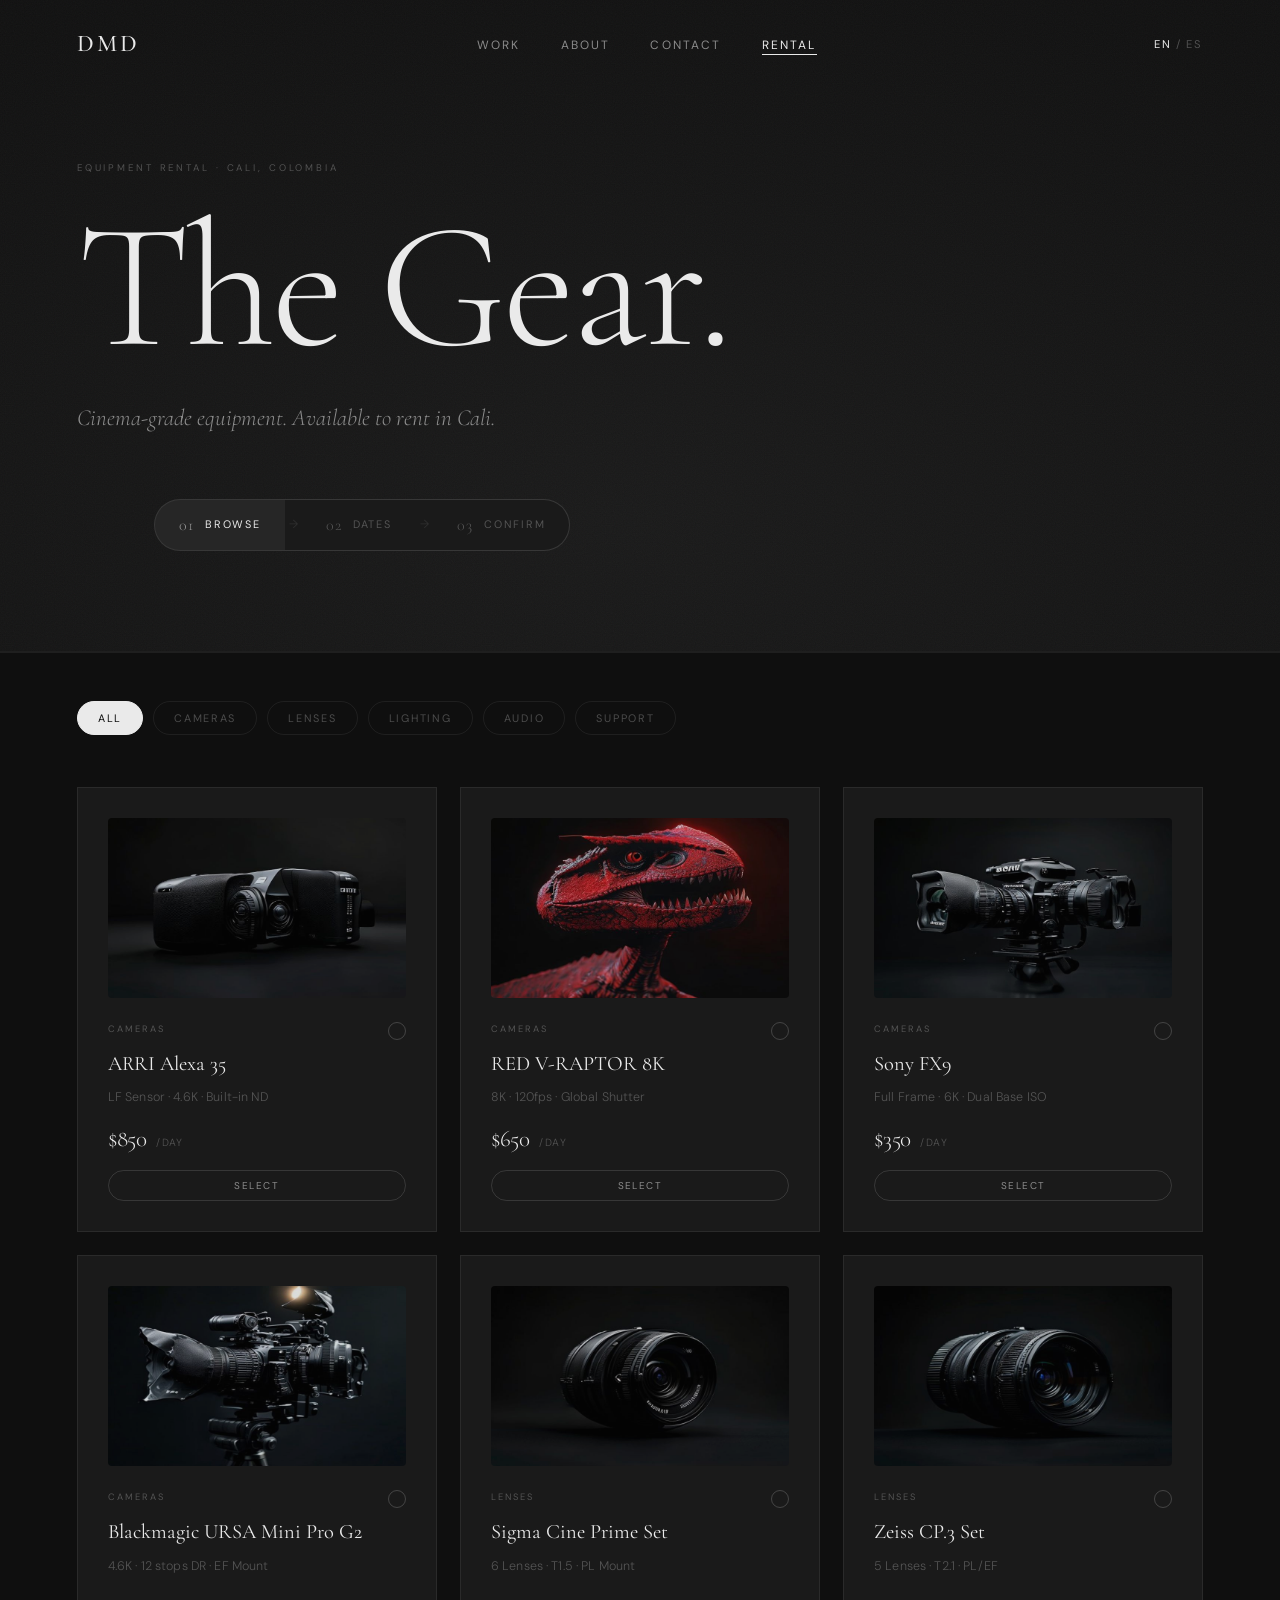
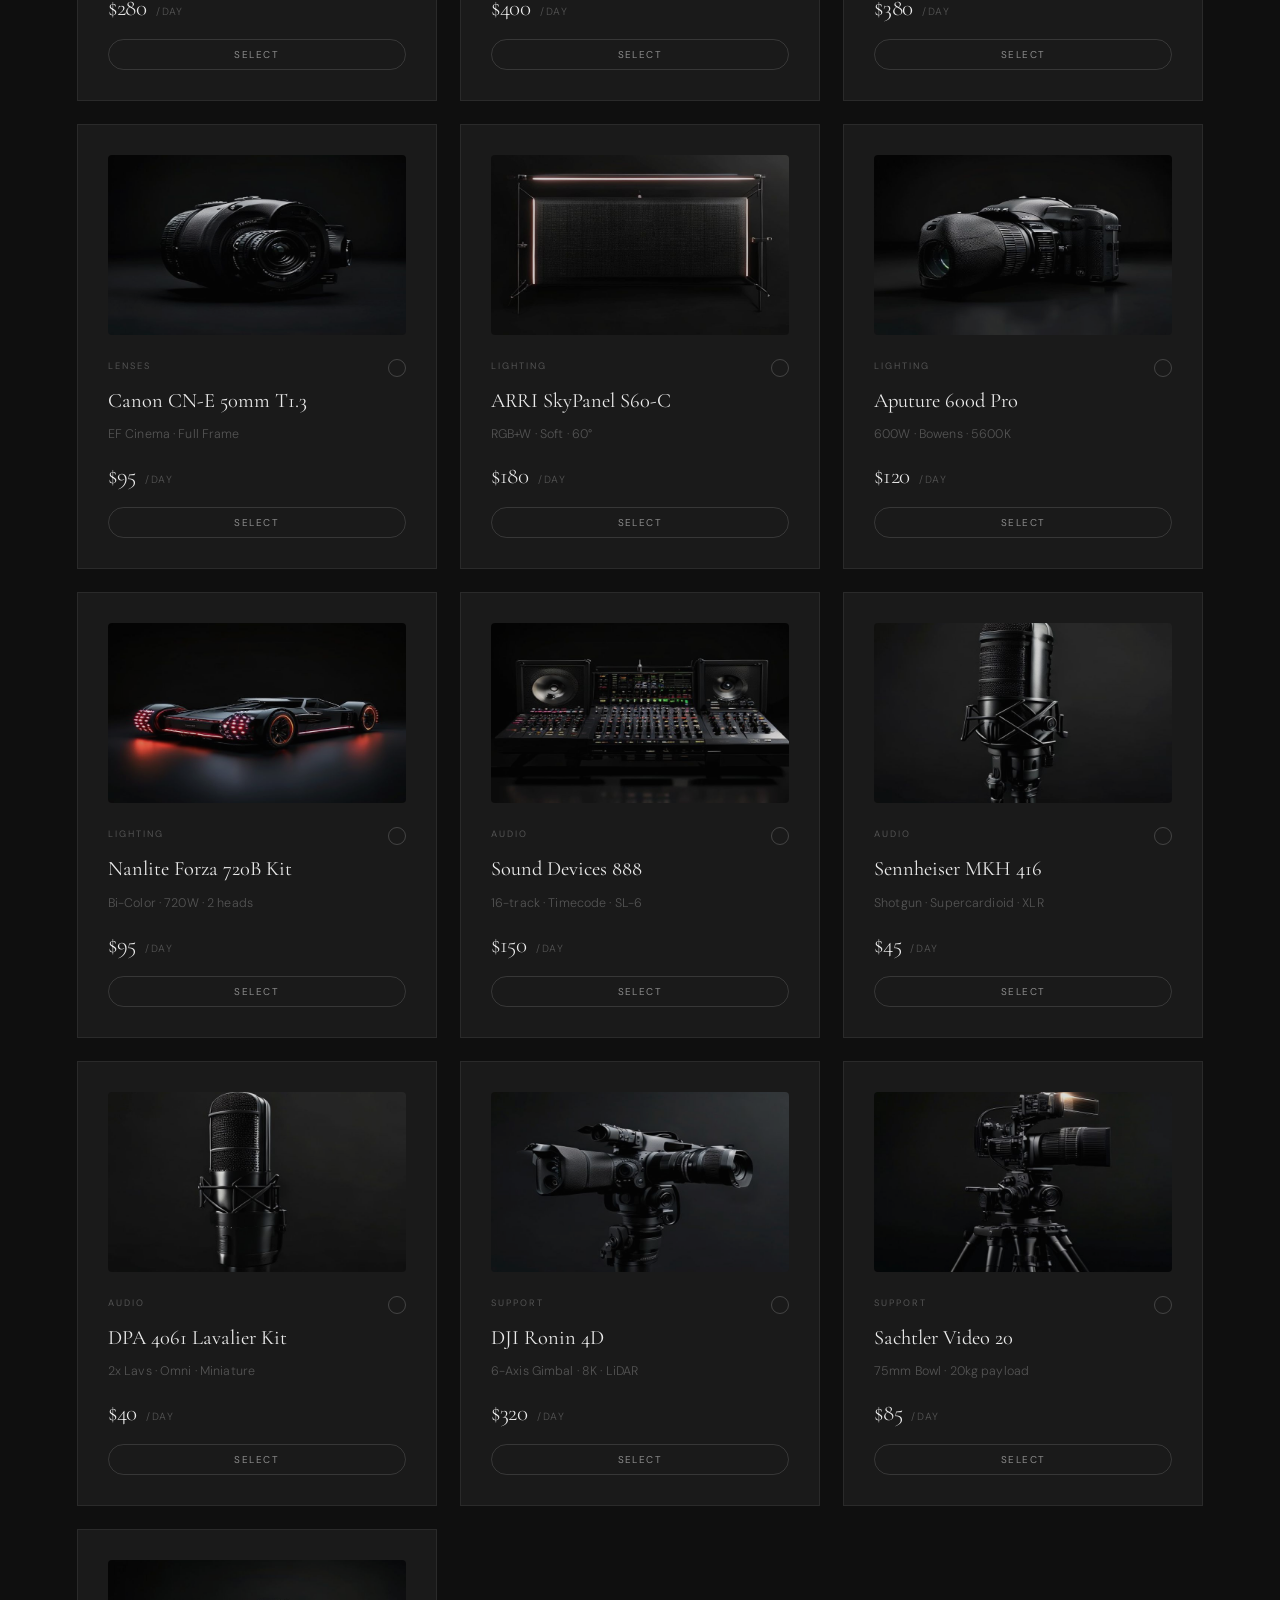
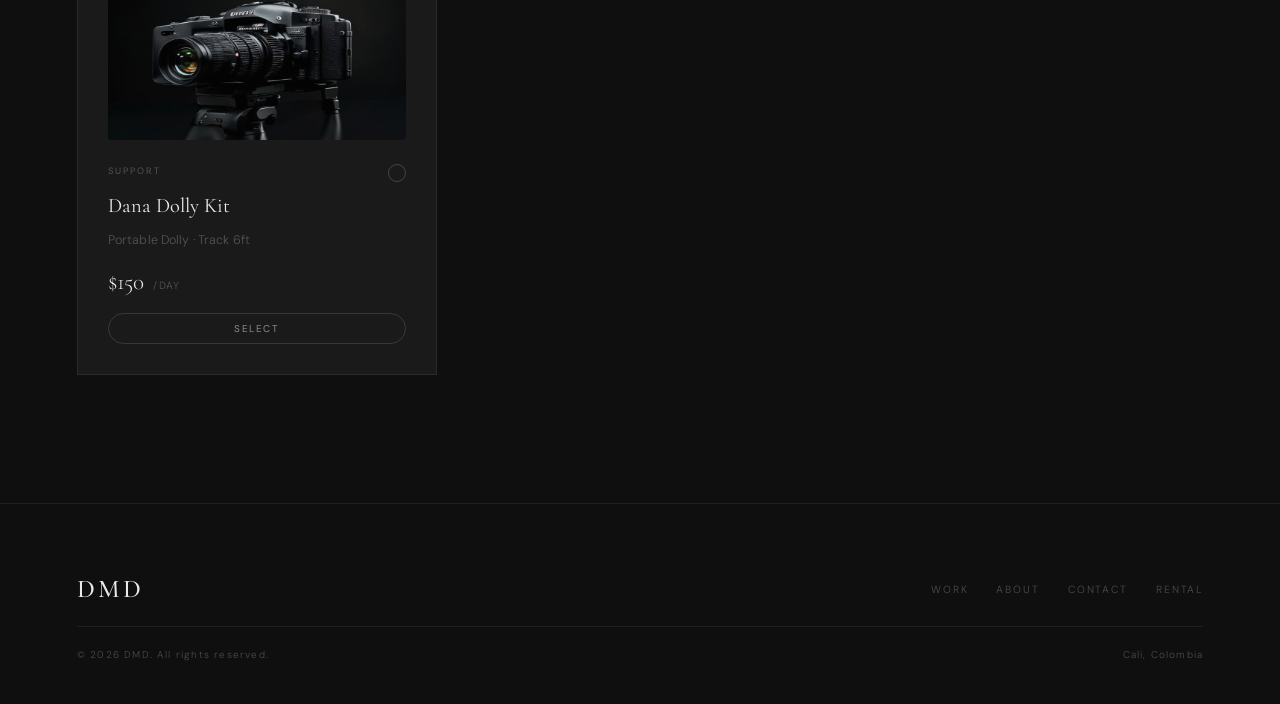
==== commit 60eb76ce: "Update web content and gear assets" ====
--- a/rental.html
+++ b/rental.html
@@ -344,6 +344,20 @@
       pointer-events: none;
     }
     .gear-card:hover::before { opacity: 1; }
+    .gear-img {
+      width: 100%;
+      height: 180px;
+      object-fit: cover;
+      border-radius: var(--radius);
+      margin-bottom: 12px;
+      opacity: 0.85;
+      transition: opacity .3s ease, transform .4s ease;
+      background: var(--bg-2);
+    }
+    .gear-card:hover .gear-img {
+      opacity: 1;
+      transform: scale(1.02);
+    }
     .gear-card.selected {
       border-color: rgba(234,234,234,0.35);
       box-shadow: 0 0 0 1px rgba(234,234,234,0.15), 0 12px 40px rgba(0,0,0,0.5);
@@ -1238,6 +1252,10 @@
         </div>
         <h2 class="success-title" data-i18n="success_title">Request Sent!</h2>
         <p class="success-desc" data-i18n="success_desc">We'll confirm availability within 24 hours. Keep an eye on your inbox.</p>
+        <a id="gcal-link" href="#" target="_blank" rel="noopener" class="btn-confirm-cta" style="width:auto; padding:12px 24px; margin-top:8px;">
+          <svg width="16" height="16" viewBox="0 0 24 24" fill="none" stroke="currentColor" stroke-width="1.5"><rect x="3" y="4" width="18" height="18" rx="2" ry="2"></rect><line x1="16" y1="2" x2="16" y2="6"></line><line x1="8" y1="2" x2="8" y2="6"></line><line x1="3" y1="10" x2="21" y2="10"></line></svg>
+          <span data-i18n="success_gcal" style="margin-left:8px;">Add to Google Calendar</span>
+        </a>
         <button class="success-back" id="success-back" data-i18n="success_back">← Back to Gear</button>
       </div>
     </div>
@@ -1294,7 +1312,7 @@
   /* ─── i18n STRINGS ─── */
   const I18N = {
     en: {
-      nav_work:'Work', nav_about:'About', nav_contact:'Contact', nav_rental:'Rental',
+      nav_work:'Work', nav_about:'About', nav_contact:'Contact', nav_rental:'Gear',
       rental_tag:'Equipment Rental · Cali, Colombia',
       rental_hero_title:'The Gear.',
       rental_hero_sub:'Cinema-grade equipment. Available to rent in Cali.',
@@ -1317,7 +1335,7 @@
       footer_legal:'© 2026 DMD. All rights reserved.',
     },
     es: {
-      nav_work:'Trabajo', nav_about:'Nosotros', nav_contact:'Contacto', nav_rental:'Renta',
+      nav_work:'Trabajo', nav_about:'Nosotros', nav_contact:'Contacto', nav_rental:'Rental',
       rental_tag:'Arriendo de Equipos · Cali, Colombia',
       rental_hero_title:'El Equipo.',
       rental_hero_sub:'Equipos de cine. Disponibles para arrendar en Cali.',
@@ -1407,6 +1425,7 @@
       const isSelected = selectedItems.has(item.id);
 
       card.innerHTML = `
+        <img src="assets/gear/${item.id}.jpg" class="gear-img" alt="${item.name}" loading="lazy" onerror="this.style.display='none'">
         <div class="gear-card-top">
           <span class="gear-cat-tag">${catLabel}</span>
           <div class="gear-check" aria-hidden="true">
@@ -1719,7 +1738,12 @@
         `Equipment:\n${selectedNames}\n\n` +
         `Rental Period: ${formatDate(startDate)} → ${formatDate(endDate)} (${days} day${days !== 1 ? 's' : ''})\n` +
         `Daily Total:   $${daily.toLocaleString()} USD\n` +
-        `Grand Total:   $${total.toLocaleString()} USD`,
+        `Grand Total:   $${total.toLocaleString()} USD\n\n` +
+        `--- ZAPIER AUTOMATION DATA ---\n` +
+        `z_startDate: ${startDate}\n` +
+        `z_endDate: ${endDate}\n` +
+        `z_clientName: ${clientName}\n` +
+        `z_clientEmail: ${clientEmail}`,
       botcheck: ''
     };
 
@@ -1741,6 +1765,22 @@
     calendarBtn.disabled = false;
     calendarBtn.classList.remove('loading');
     confirmFormView.style.display = 'none';
+    
+    // Generate Google Calendar Link for client
+    if (startDate && endDate) {
+      const sDate = new Date(startDate + 'T00:00:00');
+      const eDate = new Date(endDate + 'T00:00:00');
+      eDate.setDate(eDate.getDate() + 1); // All-day events need end date + 1
+      
+      const fmt = d => d.toISOString().split('T')[0].replace(/-/g, '');
+      const datesParam = `${fmt(sDate)}/${fmt(eDate)}`;
+      const textParam = encodeURIComponent(`DMD Rental: ${clientName}`);
+      const gearList = Array.from(selectedItems).map(id => GEAR.find(x => x.id === id).name).join(', ');
+      const detailsParam = encodeURIComponent(`DMD Gear Rental\nClient: ${clientName}\nGear: ${gearList}`);
+      
+      document.getElementById('gcal-link').href = `https://calendar.google.com/calendar/render?action=TEMPLATE&text=${textParam}&dates=${datesParam}&details=${detailsParam}`;
+    }
+
     successScreen.classList.add('visible');
     setActiveStep(3);
   }
